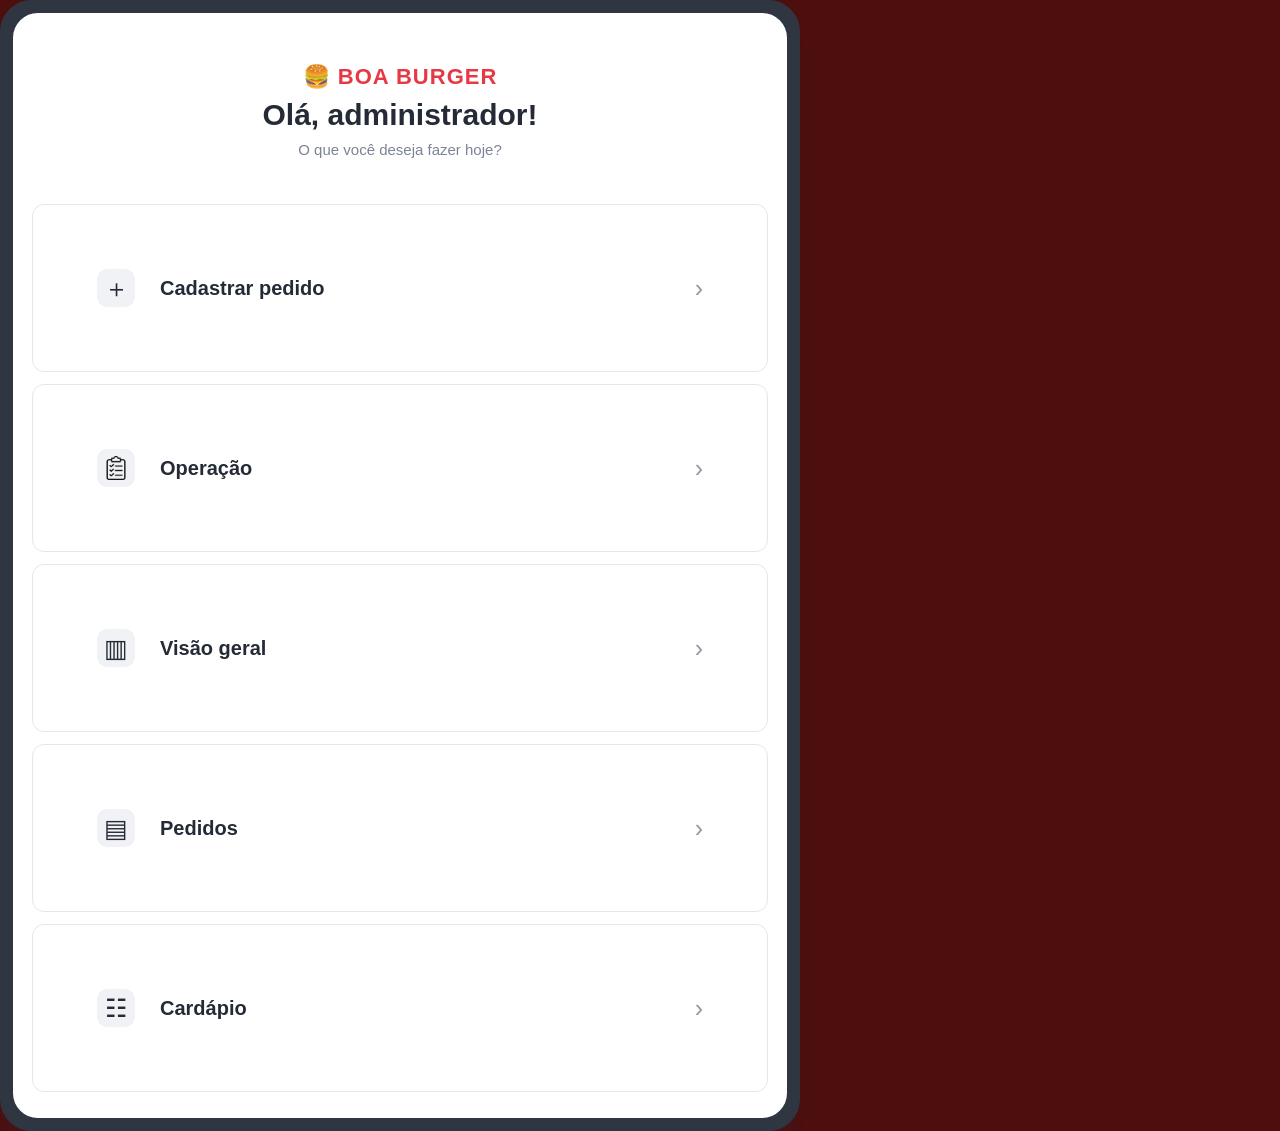
==== admin/index.html @ b306eb2b "mudando nome da pasta" ====
<!DOCTYPE html>
<html lang="pt-BR">
<head>
    <meta charset="UTF-8">
    <meta name="viewport" content="width=device-width, initial-scale=1.0">
    <link rel="stylesheet" href="admin.css">
    <title>Boar Burger | Painel administrativo</title>
</head>

<body>
    <!-- CONTEINER FAZER LOGIN -->
    <section class="conteiner-principal escondido" id="area-login">
        <!-- ÁREA DE LOGIN -->
        <section class="conteiner-login">
            <header class="cabecalho-login">
                <div class="logo">🍔</div>

                <h1>Boar Burger</h1>

                <p>Bem-vindo ao painel administrativo.
                    Entre para continuar.</p>
            </header>

            <form id="form-login">
                <div class="campo">
                    <label for="usuario">Nome de usuário</label>

                    <input
                        type="text"
                        id="usuario"
                        name="usuario"
                        placeholder="Digite seu usuário"
                        autocomplete="username"
                        required
                    >
                </div>

                <div class="campo">
                    <label for="senha">Senha</label>

                    <input
                        type="password"
                        id="senha"
                        name="senha"
                        placeholder="Digite sua senha"
                        autocomplete="current-password"
                        required
                    >
                </div>

                <button class="botao-entrar" type="submit">
                    Entrar
                </button>
            </form>
        </section>
    
    </section>
    
    <!-- CONTEINER MENU ADMIN -->
    <section class="area-celular" id="area-admin">

            <div class="celular">
                <div class="tela-celular">
                    <header class="cabecalho-celular">
                        <p class="marca">🍔 Boa Burger</p>

                        <h2>Olá, administrador!</h2>

                        <p>
                            O que você deseja fazer hoje?
                        </p>
                    </header>

                    <nav class="menu-celular">

                        <button id="chamar-cadastrarPEDIDO" class="botao-menu " type="button">
                            <span class="icone">＋</span>
                            <span class="texto-menu">Cadastrar pedido</span>
                            <span class="seta">›</span>
                        </button>

                        <button class="botao-menu"  type="button" id="CHAMAR-operacao">
                            <span class="icone"><img src="../img/prancheta.png" style="width: 1.5rem;"></span>
                            <span class="texto-menu">Operação</span>
                            <span class="seta">›</span>
                        </button>

                        <button class="botao-menu"  type="button" id="CHAMARvisao-geral">
                            <span class="icone">▥</span>
                            <span class="texto-menu">Visão geral</span>
                            <span class="seta">›</span>
                        </button>

                        <button class="botao-menu" type="button" id="ChamarPEDIDOS">
                            <span class="icone">▤</span>
                            <span class="texto-menu">Pedidos</span>
                            <span class="seta">›</span>
                        </button>

                        <button class="botao-menu" type="button" id="chamarCARDaPIo">
                            <span class="icone">☷</span>
                            <span class="texto-menu">Cardápio</span>
                            <span class="seta">›</span>
                        </button>

                    </nav>
                </div>
            </div>
    </section>

    <!-- CONTEINER CADASTRAR PEDIDO -->
    <section class="cadastrar-pedido escondido" id="cadastrarPEDIDO">
        <div style="text-align: center;">
            <h1>Cadastrar Pedidido</h1>
        </div>

        <button id="voltar-cadastrarPEdido">voltar</button>

        <div class="produtos">
        </div>
        <button id="Cadastrar">Cadastrar</button>
    </section>

    <!-- CONTEINER MOSTRAR CADASTRADO PEDIDO -->  
    <section id="mostrarProdutocastrado" class="confirma-cadastro-de-pedido escondido">
        <div class="butoes">
            <button id="voltarmostarcadastro">voltar</button>
            <button id="cancelarCAdastro">cancelar</button>
        </div>
        <div class="produtos-conteudo">
        </div>

        <div class="resumo-total">
            <h4>Resumo de valores</h4>
        </div>

        <div class="card-selecionar-pagamento">
            <h2>Forma de pagamento</h2>
            <input type="" placeholder="digite a forma de pagamento" id="fomaDEpagamentoCADAsTRopedido">
        </div>
        
        <div class="finalizar">
            <button id="finalizar-cadastro">Cadastrar Pedido</button>
        </div>
    
    </section>

    <!-- CONTEINER VISAO GERAL -->
    <section class="conteiner-visao-geral escondido" id="visao-geral">
        <button id="voltarDEvisaogeral">voltar</button>
            
        <div class="card-resumo-do-dia">
                <div class="cabecalho-visaogeral">
                    <h2>Visão Geral</h2>
                    
                    <div class="area-data">
                        <button class="botao-data">
                            <span id="texto-data"></span>
                            <span class="seta">▾</span>
                        </button>
                        <input type="date" id="input-data">
                    </div>
                
                </div>

                <h3 id="tituloREsumo">Resumo do dia</h3>
                
                <div class="mostrarRElatoriododia">
                    <div class="faturamento">
                        <img src="../img/cifrao.png" style="width: 4rem;">
                        <h3>Faturamento</h3>
                        <h4 id="faturamentoDOdia"></h4>
                        <p><strong class="poercecntagemPositiva" id="crescimentoPORcemtagem"></strong> em relação a ontem</p>
                    </div>
                    <div class="pedidosDOdia">
                        <img src="../img/pedido.png" style="width: 4rem;">
                        <h3>Pedidos</h3>
                        <h4 id="PedididosdoDIA"></h4>
                        <p><strong class="poercecntagemPositiva" id="crescimentoPORcemPEDIDO"></strong> em relação a ontem</p>
                    </div>
                </div>
                
        </div>

        <div class="formasDEpagamento">
            <div class="pix">
                <img src="../img/pix.jpeg" style="width: 4rem; border-radius: 20px;">
                <h4>pix</h4>
                <p id="totalPIX"></p>
                <p><strong class="poercecntagemPositiva" id="porcentagemPIX"></strong></p>
            </div>
            
            <div class="dinheiro">
                <img src="../img/dindin.png" style="width: 4rem; border-radius: 20px;">
                <h4>dinheiro</h4>
                <p id="totalDINheiro"></p>
                <p><strong class="poercecntagemPositiva" id="porcentagemDInheiro"></strong></p>
            </div>
            
            <div class="cartao">
                <img src="../img/cartao-de-credito.png" style="width: 4rem; border-radius: 20px;">
                <h4>cartao</h4>
                <p id="totalCARTAO"></p>
                <p><strong class="poercecntagemPositiva" id="porcentagemCARTAO"></strong></p>
            </div>

        </div>

        <div class="produtos-mais-vendidos">
            <h2 class="mais-vendidosH2">Produtos Mais vendidos do dia.</h2>
        </div>
        
    

    </section>

    <!-- CONTEINER OPERACAO -->
    <section class="conteiner-operação escondido" id="operacao">
        <div class="cabecalho-operacao">
            <button id="voltar-de-operacao">voltar</button>
            <h2>Operação</h2>
        </div>

        <div class="pedidosNOVOs">
            <button class="butão-chamarconteiner" data-conteiner="pedidos-novos">novos</button>
            <div class="pedidos-novos" id="pedidos-novos" data-pedidos="conteiner-pedido"></div>
        </div>
        
        <div class="pedidosEmpreparo">
            <button class="butão-chamarconteiner" data-conteiner="pedido-preparando">preparando</button>
            <div class="pedidos-em-preparo" id="pedido-preparando" data-pedidos="conteiner-pedido"></div>
        </div>
        
        <div class="pedidosPARAentrega">
            <button class="butão-chamarconteiner" data-conteiner="pedido-para-entrega">
                Saiu para entrega
            </button>
            <div class="pedidos-saiu-paraENTREga" id="pedido-para-entrega" data-pedidos="conteiner-pedido"></div>
        </div>

        <div class="pronto">
            <button class="butão-chamarconteiner" data-conteiner="pronto">Pronto</button>
            <div class="pedidos-prontos" id="pronto" data-pedidos="conteiner-pedido"></div>
        </div>

        <div class="conluido">
            <button class="butão-chamarconteiner" data-conteiner="pedido-conluido">concluido</button>
            <div class="pedidos-conluidos" id="pedido-conluido" data-pedidos="conteiner-pedido"></div>
        </div>
        
        <div class="cancelado">
            <button class="butão-chamarconteiner" data-conteiner="pedido-cancelado">cancelado</button>
            <div class="pedidos-cancelado" id="pedido-cancelado" data-pedidos="conteiner-pedido"></div>
        </div>

    </section>
    <!-- CONTEINER deSCRICAO DO PEDIDO ADMIN -->
    <section class="conteiner-descricãoPEdidoADMIN escondido" id="descricaoADmin">
        <button id="voltarDEscricaoADmin">voltar</button>
        <div class="cabecalho-descricao">
            <p id="numero-pedido"></p>
            <button id="cancelar-pedido">cancelar</button>
        </div>
        <div class="conteudo-descricaoADmin"></div>
        
        <div class="pagamentoDEscricaoADmin">
            <p id="totalPEDIDoDEscricao"></p>
            <p><span id="formadepagamento"></span></p>
        </div>
    </section>

    <!-- CONTEINER PEDIDOS  -->
    <section id="historico" class="hist escondido">
        <div class="hist-topo">
            <h2>Pedidos</h2>
            <button class="voltarpedido" id="voltarPEdidos">voltar</button>
        </div>

        <input id="hist-busca-input" class="hist-busca" type="text" placeholder="Digite o número do pedido">

        <div class="hist-filtros">
            <button class="hist-chip ativo" data-filtro="todos">Todos</button>
            <button class="hist-chip" data-filtro="aberto">Em aberto</button>
            <button class="hist-chip" data-filtro="concluido">Concluídos</button>
            <button class="hist-chip" data-filtro="cancelado">Cancelados</button>
        </div>

        <!-- o JavaScript cria os grupos de dias aqui dentro -->
        <div id="hist-lista"></div>
    </section>

    <!-- CONTEINER CARDAPIO -->
    <section class="cardapio escondido" id="cardapio">
        <div class="cabecalho-cardapio">
            <h2>Cardápio</h2>
            <button id="voltar-CArdapio">voltar</button>
        </div>

        <div class="buscarProduto">
            <h2>Buscar Produto</h2>
            <input type="text" id="buscarproduto" placeholder="Buscar Produto">
        </div>
        
        
        <div class="produtosCARDAPIO" id="produtos"></div>
    
    </section>

    <!-- CONTEINER EDITAR PRODUTO -->
    <section class="editar-pedido escondido" id="editar">
        <h3>Editar Produto</h3>
        <form action="" class="card-inputs">
                <input type="text" placeholder="Novo nome do Produto" id="nomeNovo">
                <input type="text" placeholder="Nova Descrição" id="descricaoNova">
                <input type="number" placeholder="novo Preço" id="precoNovo">
                <!-- <input type="file" id="imagem-produto" accept="image/*"> -->
        </form>

        <div class="butoesDEcisao">
            <button id="enviar-alteraçõesProduto" style="background: green;color: var(--branco); border: none;">Salvar</button>
            <button id="cancelarEdição-produto" style="background: var(--vermelho);color: var(--branco); border: none;">cancelar</button>
        </div>
    </section>

<script src="admin.js"></script>
</body>
</html>
---- admin/admin.css ----
* {
    margin: 0;
    padding: 0;
    box-sizing: border-box;
}

:root{
    --vermelho: #e63946;
    --vermelho-escuro: #c92d3a;
    --fundo: #f6f7f9;
    --branco: #ffffff;
    --texto: #252b36;
    --texto-secundario: #7b8494;
    --borda: #e4e7ed;
}

body{
    display: grid;
    place-items: center;
    background: rgb(77, 14, 14);
    font-family: Arial, Helvetica, sans-serif;
    color: var(--texto);
}

/* conteiner principal */
.conteiner-principal{
    background-color: var(--fundo);
    border-radius: 20px;
    width: 100%;
    max-width: 800px;
    height: 60vh;
    margin: auto;
    margin-top: 5rem;
    padding: 1rem;
}

.cabecalho-login{
    text-align: center;
    margin-bottom: 32px;
}

.cabecalho-login h1{
    font-size: 27px;
    margin-bottom: 9px;
}

.logo{
    font-size: 3rem;
}

.campo{
    margin-bottom: 22px;
}

.campo label {
    display: block;
    margin-bottom: 9px;
    font-size: 18px;
    font-weight: 600; 
}

.campo input{
    width: 100%;
    height: 48px;
    padding: 2rem;
    border: 1px solid var(--borda);
    border-radius: 9px;
    outline: none;
    font-size: 15px;
    color: var(--texto);
    background: #fff;
    transition: border-color 0.2s, box-shadow 0.2s;
}

.campo input::placeholder{
    color:gray;
}

.campo input:focus{
    border-color:var(--vermelho);
    box-shadow: 0 0 0 3px #e6394617;
}

.botao-entrar{
    width: 100%;
    min-height: 48px;
    margin-top: 5px;
    border: none;
    border-radius: 9px;
    background: var(--vermelho);
    color: white;
    font-size: 15px;
    font-weight: 700;
    cursor: pointer;
    transition: background 0.2s, transform 0.15s;
}

/* style tela do celular */

.area-celular{
    justify-items: center;
    width: 100%;
    height: 100%;
}

.celular{
    width: 100%;
    max-width: 800px;
    min-height: 100%;
    padding: 10px;
    border: solid 3px #303641;
    border-radius: 2rem;
    background: #303641;
    box-shadow: 0 18px  4px #202b3d1c;
}

.tela-celular{
    border: solid white;
    min-height: 100%;
    padding: 23px 16px;
    border-radius: 25px;
    background: #fff;
    max-width: 800px;
}

.cabecalho-celular{
    margin-bottom: 27px;
    padding: 1rem;
    text-align: center;
}

.cabecalho-celular .marca{
    margin-bottom: 5px;
    color: var(--vermelho);
    font-size: 22px;
    font-weight: 700;
    letter-spacing: 1px;
    text-transform: uppercase;
}

.cabecalho-celular  h2{
    font-size: 30px;
    margin-bottom: 7px;
}

.cabecalho-celular p{
    color: var(--texto-secundario);
    font-size: 15px;
    line-height: 1.5;
}

.menu-celular{
    display: grid;
    gap: 12px;
}

.botao-menu{
    display: flex;
    align-items: center;
    gap: 25px;
    min-height: 67px;
    padding: 4rem;
    border: 1px solid var(--borda);
    border-radius: 12px;
    background: #fff;
    color: var(--texto);
    text-align: left;
    cursor: pointer;
    transition:
    background 0.2s,
    border-color 0.2s,
    box-shadow 0.2s,
    transform 0.15s;
}

.icone{
    display: grid;
    place-items: center;
    width: 38px;
    height: 38px;
    border-radius: 10px;
    background: #f0f2f5;
    font-size: 25px;
}

.texto-menu{
    flex: 1;
    font-size: 20px;
    font-weight: 600;
    line-height: 1.4;
}

.seta{
    color: #9299a5;
    font-size: 25px;
}

.botao-menu:hover{
    border: solid 3px;
    border-color: #f2b4ba;
    color: var(--vermelho);
}

.botao-menu:active{
    transform: scale(0.98);
}

/* style cadastrar produto */
.cadastrar-pedido{
    background-color: var(--fundo);
    display: flex;
    align-items: center;
    flex-direction: column;
    border-radius:20px;
}

.produtos{
    margin: auto;
    margin-top: 1rem;
    border-radius: 20px;
    width: 90%;
}

.produto{
    display: flex; 
    align-items: center;
    justify-content: space-between;
    gap: 1rem; 
    padding: 1rem;
    margin: auto;
}

.PRODUTOclicado{
    border: solid gray;
    margin-bottom: 0.5rem;
    border-radius: 20px;
}

.produto img{
    width: 4rem;
    height: 4rem;
    object-fit: cover;
    border-radius: 10px;
}

.div-quantidade{
    display: flex;
    gap: 1rem;
    align-items: center;
}

.div-quantidade button{
    font-size: 1.5rem;
    padding: 10px 1rem;
    border-radius: 10px;
}

.div-quantidade h2{
    font-size: 1.5rem;
}

#Cadastrar{
    position: sticky;
    bottom: 1rem;
    margin: auto;
    padding: 1rem 5rem;
    font-size: 1.5rem;
    color: var(--branco);
    border: solid var(--borda);
    border-radius: 20px;
    background-color: var(--vermelho);
}

.h4mensagem{
    border: solid var(--branco);
    background-color: black;
    color: white;
    border-radius: 10px;
    font-size: 1.5rem;
    padding: 1rem;
    z-index: 999;
}

.divopacidade{
    border: solid 20px;
    display: flex;
    align-items: center;
    justify-content: center;
    position: fixed;
    top: 0;
    left: 0;
    width: 100vw;
    min-height: 100vh;
    background: rgba(0, 0, 0,0.7);
    z-index: 998;

}

#voltar-cadastrarPEdido{
    padding: 0.5rem 2rem;
    font-size: 1.5rem;
    border: solid var(--borda);
    background-color: var(--vermelho);
    color: var(--branco);
    border-radius: 20px;
    margin-right: 15rem;
    position: sticky;
    top: 1rem;
}

.escondido{
    display: none !important;
}

/* conteiner finalizar cadastro de pedido */

.confirma-cadastro-de-pedido{
    margin-top: 5rem;
    border-radius: 20px;
    width: 100%;
    max-width: 600px;
    height: 100%;
    background-color: var(--fundo);
}

.produtos-conteudo{
    margin: auto;
    border-radius: 10px;
    width:25rem;
    display: flex;
    flex-direction: column;
    align-items: center;
    margin-bottom: 1rem;
}

.produto-cadastrado{
    width: 20rem;
    display: flex;
    align-items: center;
    gap: 1rem;
    margin-bottom: 0.5rem;
    margin-top: 0.5rem;
    padding: 1rem;
    border: solid gray;
    justify-content: space-between;
    border-radius: 10px;
}

.produto-cadastrado h3{
    margin-left: 1rem;
    padding: 0.2rem 1rem;
    border: solid 3px var(--texto);
    border-radius: 10px;
    background-color: var(--texto-secundario);
    color: var(--branco);
    font-size: 2rem;
}

.card-selecionar-pagamento{
    margin: auto;
    border: solid var(--texto);
    border-radius: 20px;
    background-color: var(--fundo);
    width: 25rem;
    padding: 1rem 1rem;
    padding-top: 1rem;
    box-shadow: 1rem 1rem 1rem var(--texto-secundario);
}


.card-selecionar-pagamento input{
    font-size: 1.5rem;
    margin-top: 1rem;
    padding: 1rem;
    outline: none;
    border: solid var(--borda);
    color: var(--fundo);
    border-radius: 10px;
    background-color: var(--vermelho);
}

.card-selecionar-pagamento input::placeholder{
    color: var(--branco);
}

.card-selecionar-pagamento h2{
    color: var(--texto);
}

.finalizar{
    padding: 1rem;
    width: 20rem;
    margin: auto;
    margin-top: 1rem;
}

#finalizar-cadastro{
    padding: 1rem 2rem;
    font-size: 1.5rem;
    background-color: var(--vermelho);
    color: var(--branco);
    border: solid var(--borda);
    border-radius: 20px;
}

.butoes{
    width: 28rem;
    min-width: 10rem;
    display: flex;
    justify-content: space-between;
    align-items: center;
    margin: auto;
    margin-bottom: 2rem;
    gap: 1rem;
}

.butoes button{
    margin-top: 1rem;
    padding: 1rem;
    font-size: 1.5rem;
    border: solid var(--borda);
    border-radius: 10px;
    color:var(--branco);
    background-color: var(--vermelho);
}

.resumo-total{
    margin: auto;
    border-radius: 10px;
    width: 18rem;
    padding: 1rem;
    margin-bottom: 1rem;
    text-align: center;
    box-shadow: 1rem 1rem 1rem var(--texto-secundario);
}

.resumo-total h4{
    font-size: 1.5rem;
    white-space: nowrap;
    color: var(--texto);
    margin-bottom: 1rem;
}

.resumo-total h6{
    border: solid var(--texto);
    border-radius: 10px;
    font-size: 1.5rem;
    background-color: var(--vermelho);
    color: var(--branco);
}

.sub-total{
    margin: auto;
    text-align: center;
    margin-bottom: 0.5rem;
    width: 10rem;
}

.sub-total h5{
    font-size: 1.5rem;
}

.imgconcluido{
    width: 10rem;
    height: 10rem;
}

.divPAIpedidoConcLUIDo{
    position: fixed;
    top: 0;
    left: 0;
    width: 100vw;
    height: 100vh;
    display: flex;
    align-items: center;
    justify-content: center;
    flex-direction: column;
    background: rgba(0, 0, 0,0.7);
}

.divPAIpedidoConcLUIDo p{
    font-size: 1.5rem;
    color: white;
}

/* conteiner visao geral */
.conteiner-visao-geral{
    background: lightgray;
    padding: 1rem;
    width: 100vw;
    max-width: 800px;
    min-height: 80vh;
    margin: auto;
    margin-top: 2rem;
    border-radius: 20px;
}

.cabecalho-visaogeral{
    display: flex;
    align-items: center;
    justify-content: space-between;
}

.cabecalho-visaogeral h2{
    font-size: 2rem;
    font-family:'Times New Roman', Times, serif;
}

.botao-data{
    display: flex;
    align-items: center;
    gap: 0.8rem;
    background: white;
    border: 1px solid #e5e5e5;
    border-radius: 0.8rem;
    padding: 0.7rem 1rem;
    font-size: 1rem;
    cursor: pointer;
}

#input-data{
    position: absolute;
    opacity: 0;
    pointer-events: none;
}

.area-data{
    position: relative;
    display: inline-block;
}

.card-resumo-do-dia{
    text-align: center;
    border-radius: 20px;
    width: 100%;
    max-width: 30rem;
    background: whitesmoke;
    margin: auto;
    padding: 1rem;
}

#tituloREsumo{
    color: var(--texto);
    text-align: start;
    font-size: 1.5rem;
    margin-top: 2rem;
}

.mostrarRElatoriododia{
    padding: 1rem;
    display: flex;
    align-items: center;
    gap: 1rem;
}

.mostrarRElatoriododia h2{
    padding: 0.5rem;
    color: black;
}

.pedidosDOdia{
    padding: 1rem;
}

#voltarDEvisaogeral{
    padding: 1rem;
    font-size: 1.3rem;
    border: none;
    border-radius: 20px;
    color: var(--branco);
    margin-bottom: 1rem;
    position: sticky;
    top: 1rem;    
    background: var(--vermelho);
}

.faturamento{
    padding: 1rem;
    border-right: solid  1px var(--texto-secundario);
}

.formasDEpagamento{
    border-radius: 20px;
    display: flex;
    width: 29rem;
    margin: auto;
    margin-top: 1rem;
    align-items: center;
    text-align: center;
    background: var(--fundo);
}

.pix{
    width: 10rem;
    border-right: solid 1px var(--texto-secundario);
    padding: 3rem 1rem;
}

.dinheiro{
    width: 10rem;
    border-right: 1px solid var(--texto-secundario);
    padding: 3rem 1rem;
}

.cartao{
    width: 10rem;
    padding: 3rem 1rem;
}

.poercecntagemPositiva{
    color: green;
}

p{
    margin-top: 0.3rem;
}

/* produtos mais vendidos */
.produtos-mais-vendidos{
    background: var(--fundo);
    width: 30rem;
    margin: auto;
    margin-top: 1rem;
    min-height: 20rem;
    border-radius: 20px;
}

.cabecalho-produtos-maisVEnddos{
    display: flex;
    align-items: center;
    justify-content: space-between;
    padding: 1rem;
}

.imgPRodutoMAIsvendido{
    width: 4rem;
    height: 4rem;
    border: solid gray;
    border-radius: 20px;
    margin-top: 1rem;
    object-fit: cover;
}

.cabecalho-produtos-maisVEnddos button{
    border: none;
    border-bottom: solid 1px red;
    padding: 1rem;
    padding-bottom: 0;
    color: red;
    background: transparent;
}

.produtoMAISvendido{
    width: 20rem;
    margin-left: 10px;
}

.barra{
    margin-top: 10px;
    width: 29rem;
    max-width: 100%;
    height: 8px;
    background-color: #eeeeee;
    border-radius: 10px;
    display: flex;
    align-items: center;
    justify-content: space-between;
}

.barra p{
    margin-right: 10px;
    margin-bottom: 40px;
}

.progresso{
    width: 70%;
    height: 100%;
    background-color: var(--vermelho);
    border-radius: 10px;
}

/* conteiner operação */
.conteiner-operação{
    width: 30rem;
    max-width: 100%;
    background: var(--branco);
    padding: 1rem;
    border-radius: 10px;
    margin-top: 1rem;
}

.cabecalho-operacao{
    display: flex;
    flex-direction: column;
    align-items: center;
    margin-bottom: 1rem;
}

.cabecalho-operacao h2{
    font-size: 2rem;
    align-self: center;
}

#voltar-de-operacao{
    padding: 1rem;
    color: var(--branco);
    background: var(--vermelho);
    border: solid var(--borda);
    border-radius: 20px;
    font-size: 1.5rem;
    align-self: flex-start;
}

.pedido-dia{
    padding: 2rem 0.5rem 0.5rem;
    border: solid gray;
    border-radius: 10px;
    background: var(--fundo);
    display: flex;
    align-items: center;
    justify-content: space-between;
    margin-bottom: 0.4rem;
}

#numero-do-pedido{
    padding: 1rem 2rem;
    background: var(--texto);
    color: var(--branco);
    font-size: 1.5rem;
    border-radius: 20px;
    margin-right: 01rem;
    align-self: start;
}


#status-do-pedido{
    align-self: flex-end;
    border: none;
    border-radius: 10px;
    font-size: 1.2rem;
    padding: 1rem;
    background-color: var(--texto);
    color: var(--branco);
}

#horario-do-pedido{
    background: var(--texto);
    color: var(--branco);
    padding: 1rem;
    font-size: 1.2rem;
    border-radius: 10px;
}

/* style pedidos novos */
.butão-chamarconteiner{
    font-size: 1.2rem;
    background: var(--borda);
    margin-bottom: 0.5rem;
    padding: 0.5rem;
    border-radius: 10px;
}

/* CONTEINER DESCRICAO PEDIDO ADMIN */
.conteiner-descricãoPEdidoADMIN{
    width: 30rem;
    background: white;
    padding: 1rem;
}

.cabecalho-descricao{
    border-radius: 20px;
    background: var(--borda);
    padding: 1rem;
    display: flex;
    align-items: center;
    justify-content: space-between;
    margin-bottom: 1rem;
}

#cancelar-pedido{
    border-radius: 20px;
    padding: 1rem;
    font-size: 1.5rem;
    background: var(--vermelho);
    color: var(--branco);
    border: none;
}

.cabecalho-descricao p{
    padding: 1rem 2rem;
    background: var(--texto);
    color: var(--branco);
    font-size: 1.5rem;
    border-radius: 20px;
}

.div-descricaoADmin{
    display: flex;
    border: solid var(--bordas);
    border-radius: 20px;
    gap: 1rem;
    align-items: center;
    padding: 1rem;
    margin-bottom: 0.5rem;
    background: var(--borda);
}

.div-descricaoADmin img{
    width: 5rem;
    height: 5rem;
    border-radius: 20px;
    object-fit: cover;
}

.div-descricaoADmin h4{
    padding: 1rem 2rem;
    background: var(--texto);
    color: var(--branco);
    font-size: 1.5rem;
    border-radius: 20px;
}

.div-descricaoADmin h3{
    font-size: 1.5rem;
}

.pagamentoDEscricaoADmin{
    border-radius: 20px;
    padding: 1rem;
    background: var(--borda);
}

#totalPEDIDoDEscricao{
    font-size: 1.5rem;

}

#formadepagamento{
    font-size: 1.4rem;
}

#voltarDEscricaoADmin{
    padding: 0.5rem 1.5rem;
    background: var(--texto);
    color: var(--branco);
    font-size: 1.5rem;
    border-radius: 20px;
    margin-bottom: 1rem;
}

.mais-vendidosH2{
    margin-left: 1rem;
    font-size: 1.7rem;
    padding: 1rem;
}
/* conteiner pedidos */
.hist {
    width: 100%;
    max-width: 30rem;
    padding: 16px; 
    font-family: sans-serif; 
    background: var(--branco); 
    margin-top: 1rem; 
    border-radius: 10px;
}

.hist-topo { 
    display: flex; 
    justify-content: space-between; 
    align-items: center; 
}

.voltarpedido{ 
    border: 1px solid #ddd; 
    color: var(--branco);
    background: var(--vermelho);
    border-radius: 20px;
    padding: 1rem;
    font-size: 1.5rem; 
}

.hist-topo h2{
    font-size: 2rem;
}

.hist-busca { 
    width: 100%; 
    box-sizing: border-box; 
    margin: 16px 0; 
    padding: 14px;
    font-size: 1.2rem;
    border: 1px solid #ddd; 
    border-radius: 14px; 
}

/* os botões de filtro (Todos, Em aberto...) */
.hist-filtros{ 
    display: flex; 
    gap: 8px; 
    overflow-x: auto; 
    margin-bottom: 16px; 
}

.hist-chip { 
    border: 1px solid #ddd; 
    background: white; 
    border-radius: 20px; 
    padding: 10px 18px; 
    white-space: nowrap;
}

.hist-chip.ativo { 
    background: #1a1a1a; 
    color: white; 
}

/* o bloco cinza de cada dia */
.hist-grupo { 
    background: #f4f4f4; 
    border-radius: 20px; 
    padding: 14px; 
    margin-bottom: 16px; 
}

.hist-grupo-topo { 
    display: flex; 
    justify-content: space-between; 
    padding: 6px 6px 12px; 
}

/* a caixa branca com a lista de pedidos */
.hist-caixa { 
    background: white; 
    border-radius: 16px; 
    padding: 0 14px; 
}
.hist-linha { 
    display: flex; 
    align-items: center; 
    padding: 16px 0; 
    border-bottom: 1px solid #eee; 
}

.hist-linha:last-child { 
    border-bottom: none; 
}

.hist-esquerda { 
    flex: 1; 
}

.hist-esquerda p { 
    margin: 4px 0 0; 
    color: #777; 
    font-size: 0.9rem; }

.hist-direita { 
    text-align: right; 
}

/* o selo colorido do status */
.hist-selo { 
    display: inline-block; 
    margin-top: 6px; 
    padding: 4px 10px; 
    border-radius: 20px; 
    color: white; 
    font-size: 0.85rem; 
}

.hist-concluido { 
    background: #1fa05a; 
}

.hist-cancelado { 
    background: #d93025; 
}

.hist-aberto { 
    background: #f0a500; 
}

/* style cardapio */
.cardapio{
    margin-top: 1rem;
    border-radius: 10px;
    padding: 1rem;
    background: var(--borda);
    width: 100%;
    max-width: 30rem;
}

.cabecalho-cardapio{
    display: flex;
    align-items: center;
    justify-content: space-between;
    background: var(--branco);
    padding: 1rem;
    border-radius: 20px;
}

#voltar-CArdapio{
    background: var(--vermelho);
    padding: 1rem;
    font-size: 1.3rem;
    color: var(--branco);
    border-radius: 20px;
    border: none;
}

.divPRodutos{
    display: flex;
    flex-direction: column;
    margin-bottom: 1rem;
    background: var(--fundo);
    padding: 1rem;
    border-radius: 20px;
    border: solid 5px var(--borda);
}

#butaodisponivel{
    padding: 1rem;
    border-radius: 10px;
    font-size: 1.3rem;
}

#editarPRoduto{
    padding: 1rem;
    border-radius: 10px;
    font-size: 1rem;
    background: var(--texto-secundario);
    color: var(--branco);
    border: none;
}

.produtosCARDAPIO{
    background: var(--branco);
    padding: 1rem;
    margin-top: 1rem;
    border-radius: 20px;
}

.imgPROdutoadmin{
    width: 5rem;
    height: 5rem;
    object-fit: cover;
    border-radius: 20px;
    border: solid gray;
}

.divPRodutos h4{
    font-size: 1.5rem;
}

.divPRodutos p{
    margin-bottom: 0.5rem;
}

.divPRodutos span{
    font-size: 1.3rem;
    color: green;
}

.buscarProduto{
    border-radius: 10px;
    margin-top: 1rem;
    padding: 1rem;
    background: var(--branco);
}

.buscarProduto input{
    width: 100%; 
    box-sizing: border-box;
    margin: 16px 0;
    padding: 14px;
    font-size: 1.4rem;
    border: solid #ddd; 
    border-radius: 14px; 
}

.buscarProduto input::placeholder{
    color: var(--texto-secundario);
}

#adiconarNOVoproduto{
    padding: 1rem;
    border: solid green;
    margin-top: 1rem;
    margin-left: 1rem;
    width: 20rem;
    font-size: 1.5rem;
    border-radius: 20px;
    background: var(--branco);
    width: 90%;
}

/* conteiner criar novo produto */
.editar-pedido{
    width: 100%;
    max-width: 30rem;
    background: var(--fundo);
    padding: 1rem;
    margin-top: 1rem;
    border-radius: 10px;
}

.editar-pedido h3{
    font-size: 2rem;
}

.card-inputs{
    padding: 1rem;
    display: flex;
    flex-direction: column;
    align-items: center;
}

.card-inputs input{
    width: 100%; 
    box-sizing: border-box; 
    margin: 16px 0; 
    padding: 14px;
    font-size: 1.2rem;
    border: 1px solid #ddd; 
    border-radius: 14px; 
}

.card-inputs input::placeholder{
    color:var(--texto);
}

.butoesDEcisao{
    padding: 1rem;
    width: 20rem;
    margin: auto;
    display: flex;
    align-items: center;
    justify-content: space-evenly;
}

.butoesDEcisao button{
    border-radius: 10px;
    padding: 1rem;
    font-size: 1.3rem;
}
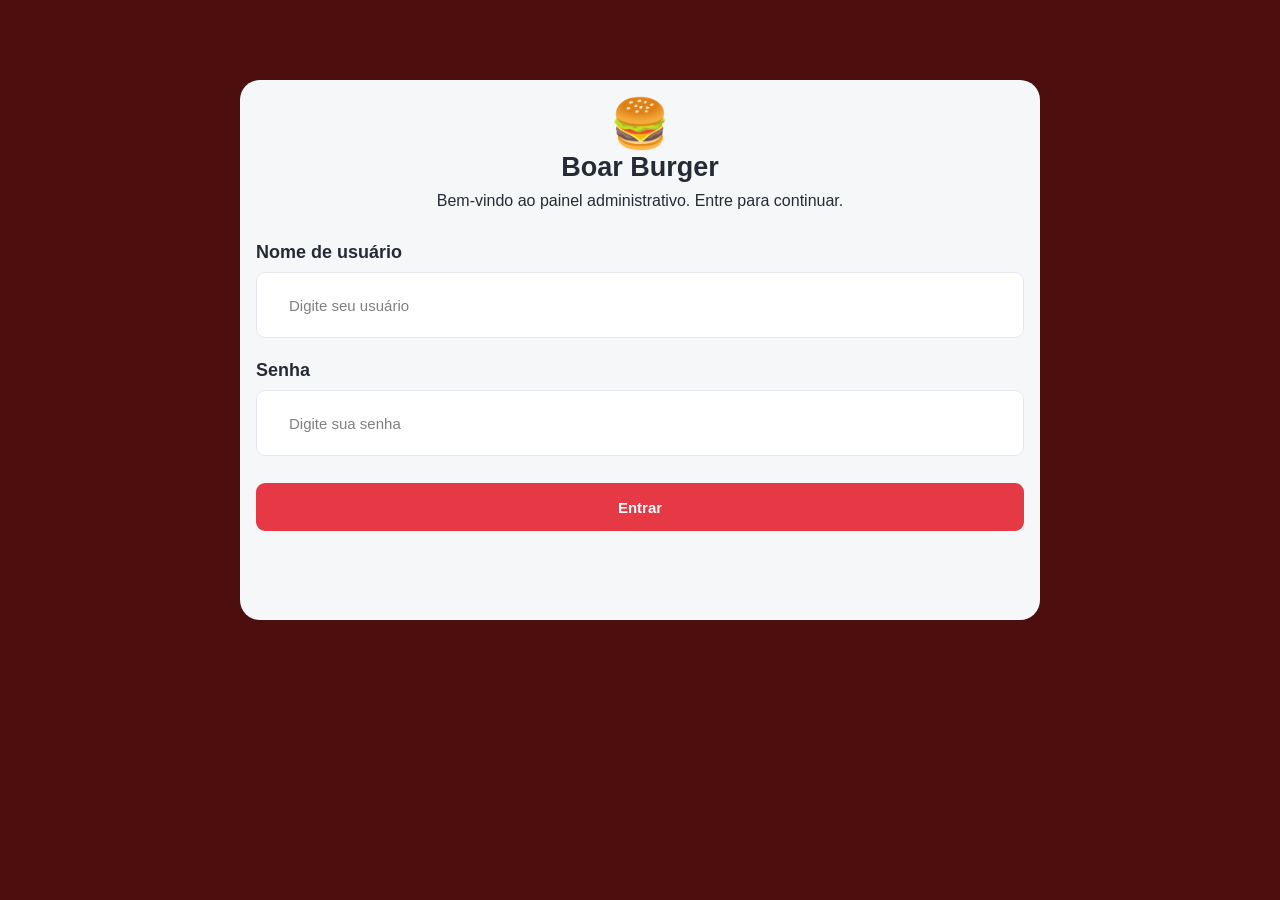
==== commit 595229bd: "implementando login, com ajuda do claude" ====
--- a/admin/index.html
+++ b/admin/index.html
@@ -9,7 +9,7 @@
 
 <body>
     <!-- CONTEINER FAZER LOGIN -->
-    <section class="conteiner-principal escondido" id="area-login">
+    <section class="conteiner-principal" id="area-login">
         <!-- ÁREA DE LOGIN -->
         <section class="conteiner-login">
             <header class="cabecalho-login">
@@ -57,7 +57,7 @@
     </section>
     
     <!-- CONTEINER MENU ADMIN -->
-    <section class="area-celular" id="area-admin">
+    <section class="area-celular escondido" id="area-admin">
 
             <div class="celular">
                 <div class="tela-celular">
@@ -80,7 +80,7 @@
                         </button>
 
                         <button class="botao-menu"  type="button" id="CHAMAR-operacao">
-                            <span class="icone"><img src="../img/prancheta.png" style="width: 1.5rem;"></span>
+                            <span class="icone"><img src="prancheta.png" style="width: 1.5rem;"></span>
                             <span class="texto-menu">Operação</span>
                             <span class="seta">›</span>
                         </button>
@@ -167,13 +167,13 @@
                 
                 <div class="mostrarRElatoriododia">
                     <div class="faturamento">
-                        <img src="../img/cifrao.png" style="width: 4rem;">
+                        <img src="cifrao.png" style="width: 4rem;">
                         <h3>Faturamento</h3>
                         <h4 id="faturamentoDOdia"></h4>
                         <p><strong class="poercecntagemPositiva" id="crescimentoPORcemtagem"></strong> em relação a ontem</p>
                     </div>
                     <div class="pedidosDOdia">
-                        <img src="../img/pedido.png" style="width: 4rem;">
+                        <img src="pedido.png" style="width: 4rem;">
                         <h3>Pedidos</h3>
                         <h4 id="PedididosdoDIA"></h4>
                         <p><strong class="poercecntagemPositiva" id="crescimentoPORcemPEDIDO"></strong> em relação a ontem</p>
@@ -184,21 +184,21 @@
 
         <div class="formasDEpagamento">
             <div class="pix">
-                <img src="../img/pix.jpeg" style="width: 4rem; border-radius: 20px;">
+                <img src="pix.jpeg" style="width: 4rem; border-radius: 20px;">
                 <h4>pix</h4>
                 <p id="totalPIX"></p>
                 <p><strong class="poercecntagemPositiva" id="porcentagemPIX"></strong></p>
             </div>
             
             <div class="dinheiro">
-                <img src="../img/dindin.png" style="width: 4rem; border-radius: 20px;">
+                <img src="dindin.png" style="width: 4rem; border-radius: 20px;">
                 <h4>dinheiro</h4>
                 <p id="totalDINheiro"></p>
                 <p><strong class="poercecntagemPositiva" id="porcentagemDInheiro"></strong></p>
             </div>
             
             <div class="cartao">
-                <img src="../img/cartao-de-credito.png" style="width: 4rem; border-radius: 20px;">
+                <img src="cartao-de-credito.png" style="width: 4rem; border-radius: 20px;">
                 <h4>cartao</h4>
                 <p id="totalCARTAO"></p>
                 <p><strong class="poercecntagemPositiva" id="porcentagemCARTAO"></strong></p>
--- a/admin/admin.css
+++ b/admin/admin.css
@@ -212,6 +212,8 @@
     align-items: center;
     flex-direction: column;
     border-radius:20px;
+    width: 100%;
+    max-width: 40rem;
 }
 
 .produtos{
@@ -487,8 +489,8 @@
 .conteiner-visao-geral{
     background: lightgray;
     padding: 1rem;
-    width: 100vw;
-    max-width: 800px;
+    width: 100%;
+    max-width: 40rem;
     min-height: 80vh;
     margin: auto;
     margin-top: 2rem;
@@ -681,8 +683,8 @@
 
 /* conteiner operação */
 .conteiner-operação{
-    width: 30rem;
-    max-width: 100%;
+    width: 100%;
+    max-width: 40rem;
     background: var(--branco);
     padding: 1rem;
     border-radius: 10px;
@@ -765,6 +767,8 @@
     width: 30rem;
     background: white;
     padding: 1rem;
+    border-radius: 20px;
+    margin-top: 1rem;
 }
 
 .cabecalho-descricao{
